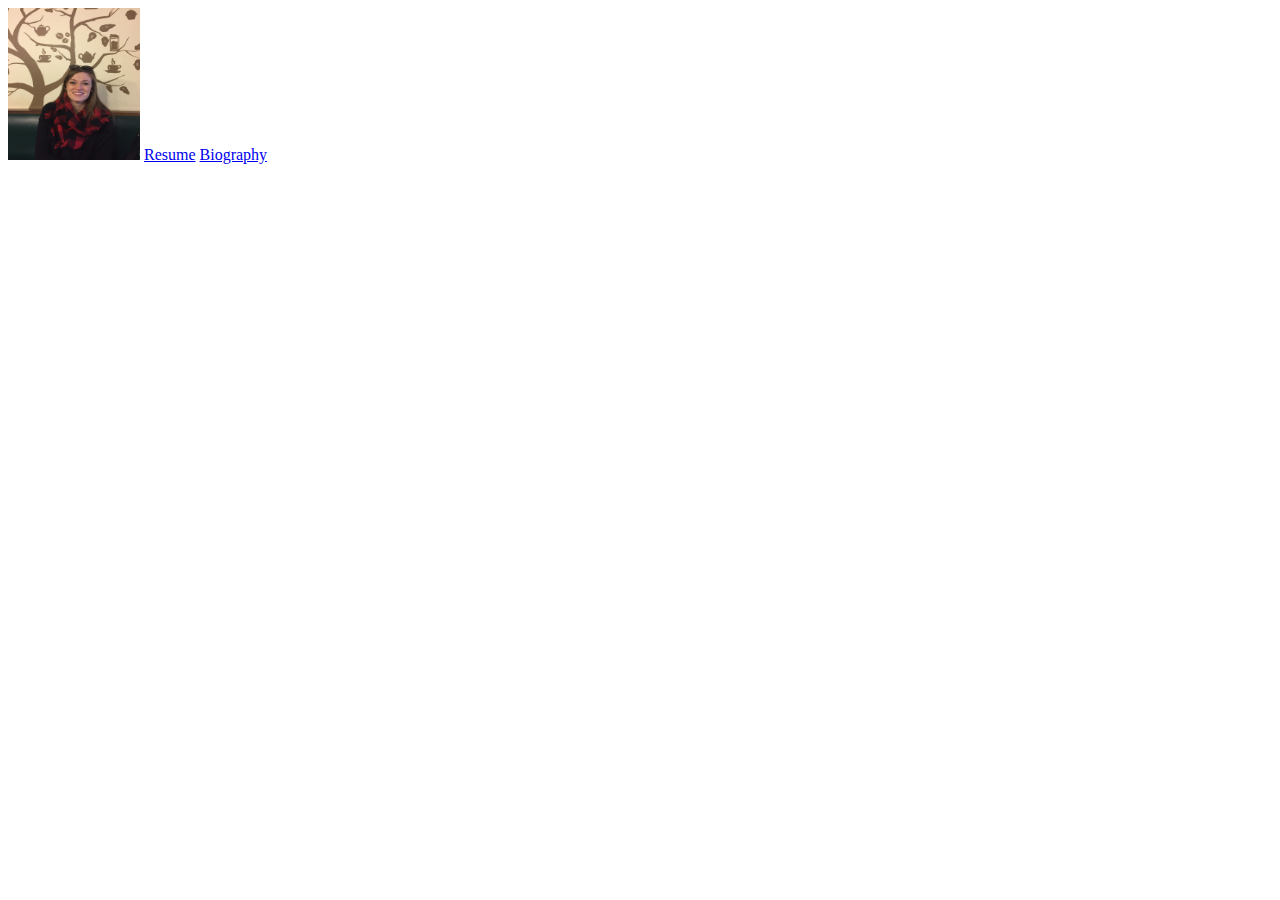
==== index.html @ 5cd93f49 "One of these attempts the photo will turn out" ====
<!doctype html>

<html>

<head>
<title>Mallory Grider</title>
</head>

<body>
    <img src="mallory_grider.jpg" alt="Mallory Grider" height="152" width="132">
    <a href="resume.html">Resume</a>
    <a href="bio.html">Biography</a>

</body>

</html>
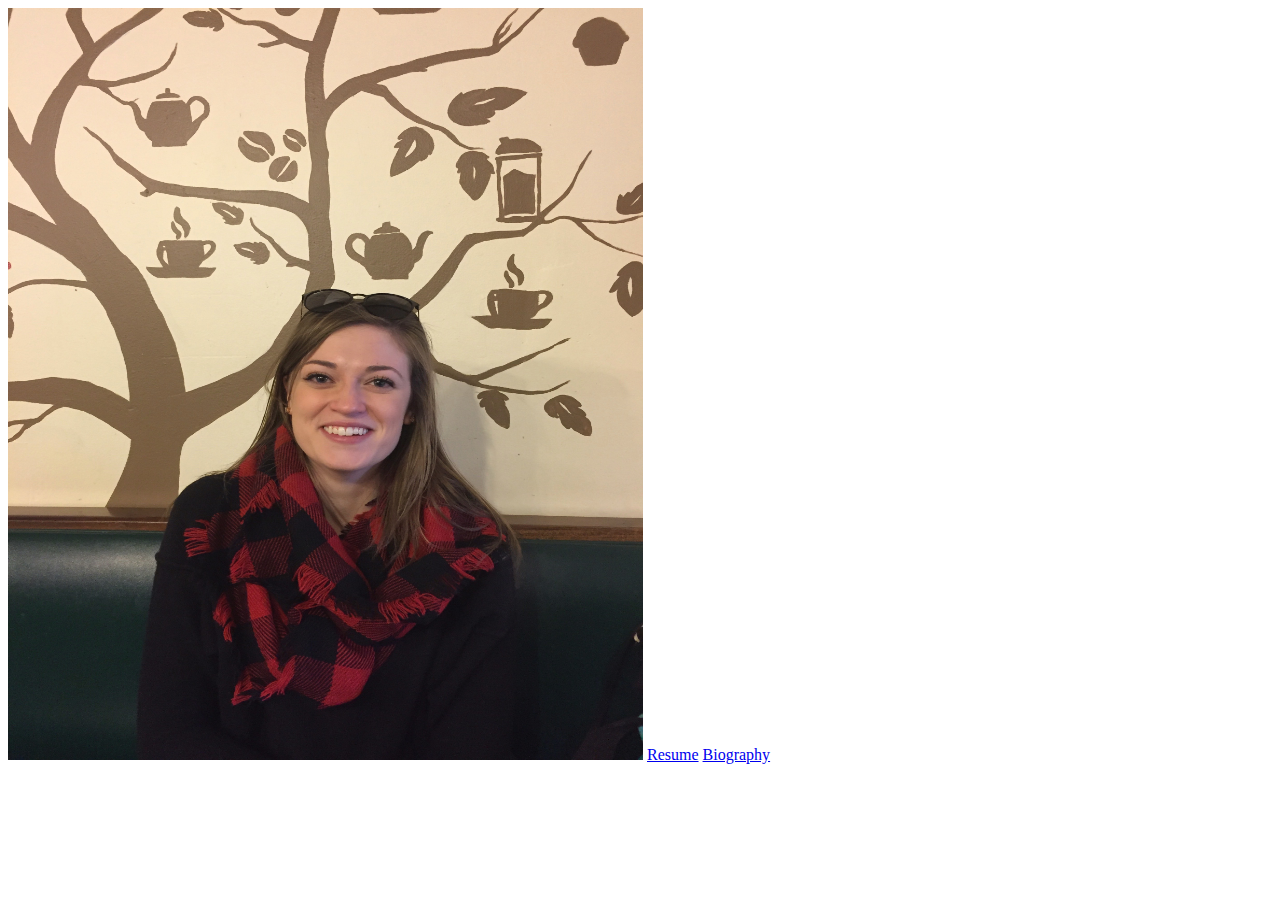
==== commit 2f9594a9: "Still adjusting the photo on index.html" ====
--- a/index.html
+++ b/index.html
@@ -7,7 +7,7 @@
 </head>
 
 <body>
-    <img src="mallory_grider.jpg" alt="Mallory Grider" height="152" width="132">
+    <img src="mallory_grider.jpg" alt="Mallory Grider" height="752" width="635">
     <a href="resume.html">Resume</a>
     <a href="bio.html">Biography</a>
 
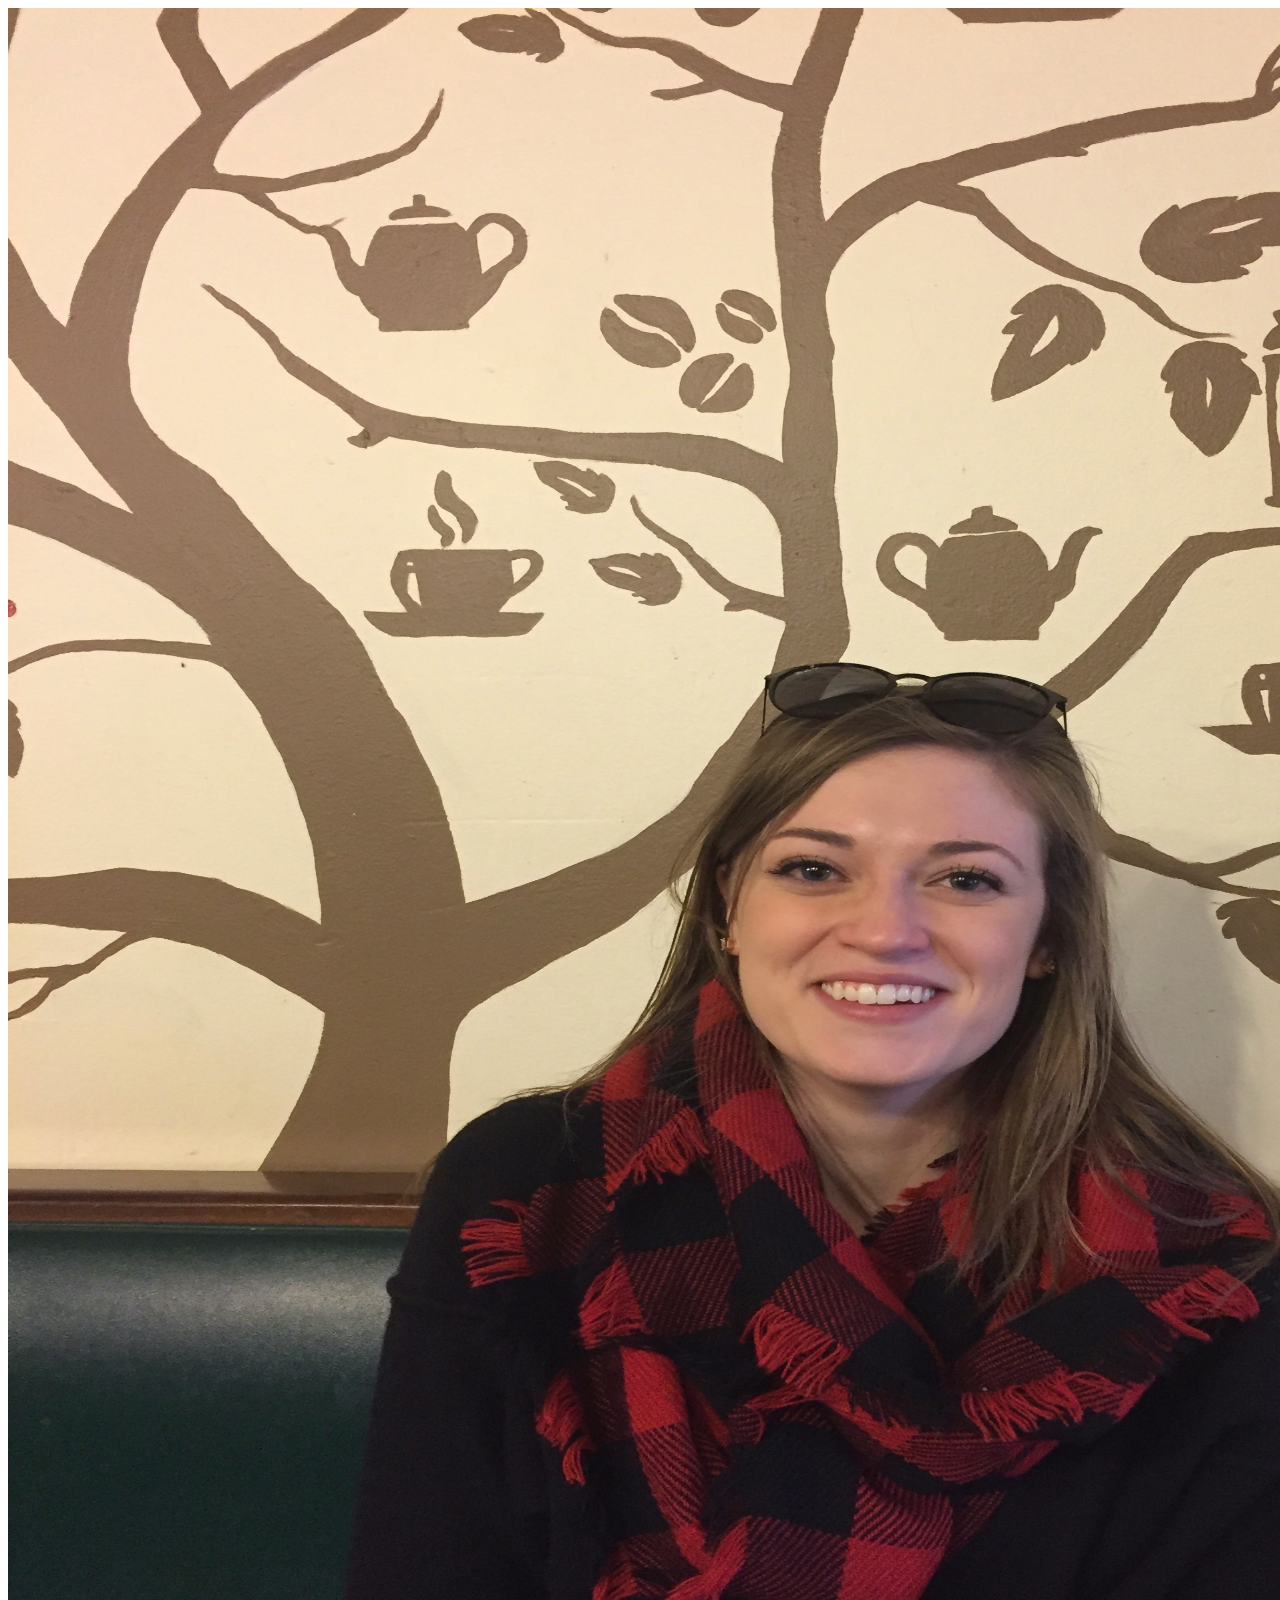
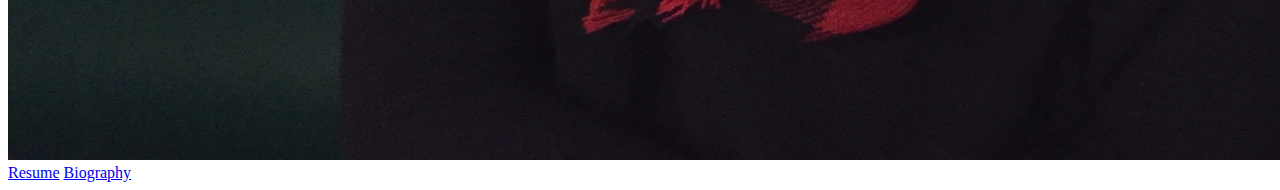
==== commit 8013d9b6: "Again, adjusting the photo (when will I figure this out?)" ====
--- a/index.html
+++ b/index.html
@@ -7,7 +7,7 @@
 </head>
 
 <body>
-    <img src="mallory_grider.jpg" alt="Mallory Grider" height="752" width="635">
+    <img src="mallory_grider.jpg" alt="Mallory Grider" height="1752" width="1635">
     <a href="resume.html">Resume</a>
     <a href="bio.html">Biography</a>
 
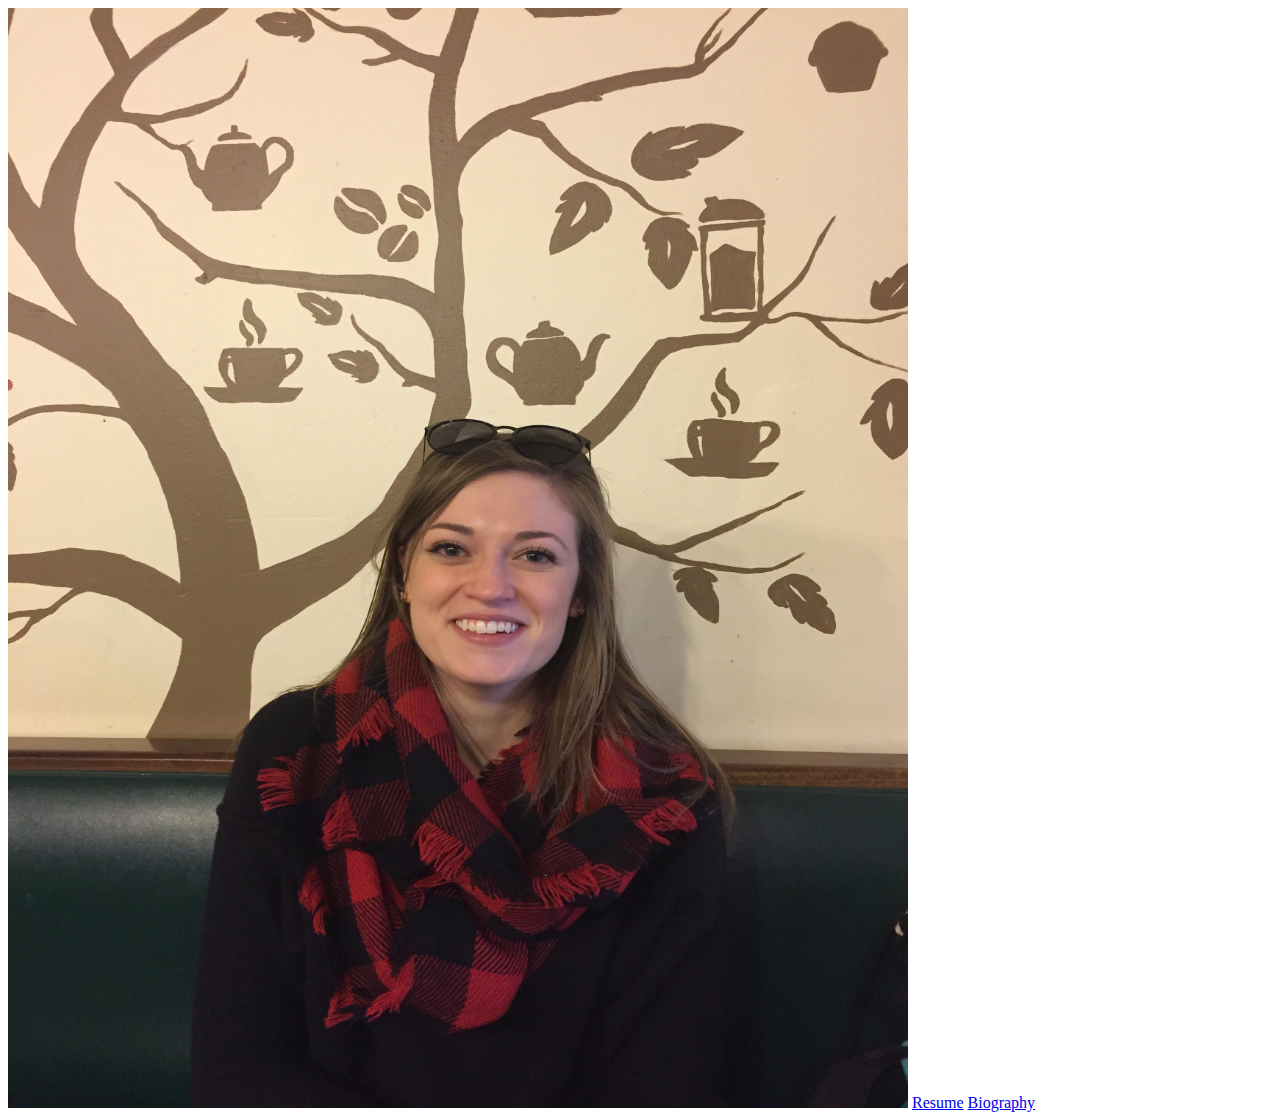
==== commit 974a825d: "Ok, now I am just annoyed by this photo" ====
--- a/index.html
+++ b/index.html
@@ -7,7 +7,7 @@
 </head>
 
 <body>
-    <img src="mallory_grider.jpg" alt="Mallory Grider" height="1752" width="1635">
+    <img src="mallory_grider.jpg" alt="Mallory Grider" height="1100" width="900">
     <a href="resume.html">Resume</a>
     <a href="bio.html">Biography</a>
 
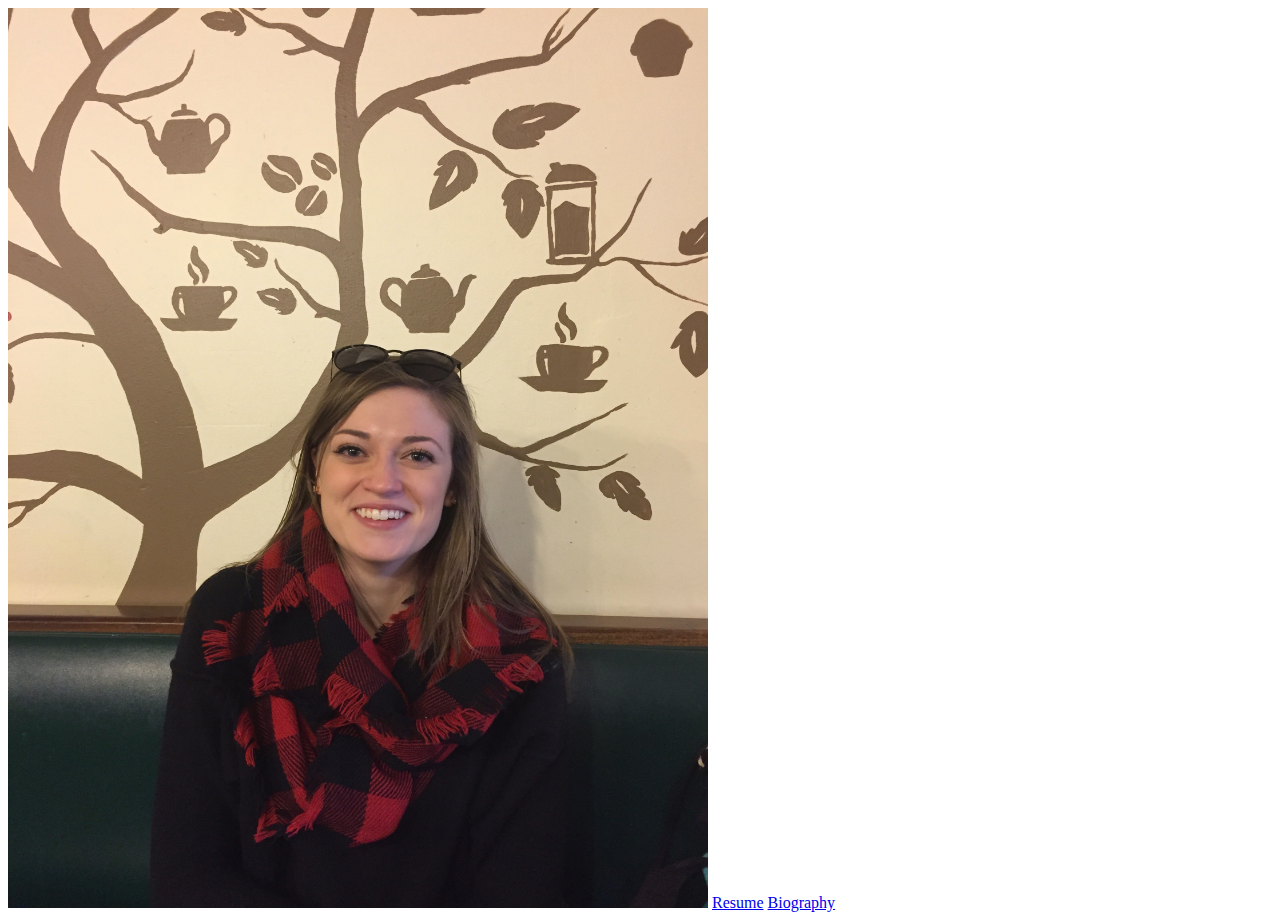
==== commit 51fe3d51: "I never knew how much time I could spend on modifying the size of an image of my face" ====
--- a/index.html
+++ b/index.html
@@ -7,7 +7,7 @@
 </head>
 
 <body>
-    <img src="mallory_grider.jpg" alt="Mallory Grider" height="1100" width="900">
+    <img src="mallory_grider.jpg" alt="Mallory Grider" height="900" width="700">
     <a href="resume.html">Resume</a>
     <a href="bio.html">Biography</a>
 
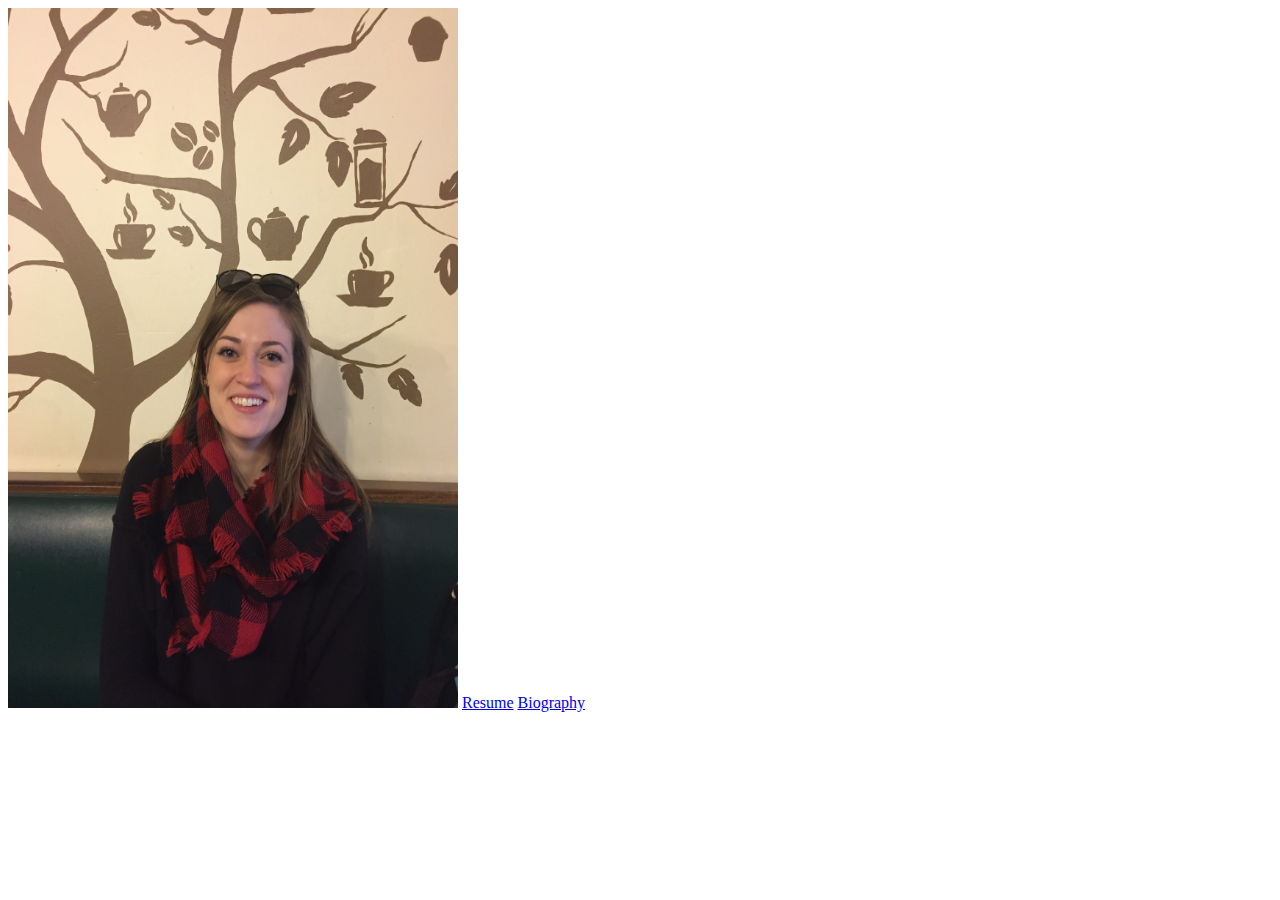
==== commit 66681457: "Added css file for bio.html" ====
--- a/index.html
+++ b/index.html
@@ -4,10 +4,11 @@
 
 <head>
 <title>Mallory Grider</title>
+<meta charset="utf-8">
 </head>
 
 <body>
-    <img src="mallory_grider.jpg" alt="Mallory Grider" height="900" width="700">
+    <img src="mallory_grider.jpg" alt="Mallory Grider" height="700" width="450">
     <a href="resume.html">Resume</a>
     <a href="bio.html">Biography</a>
 
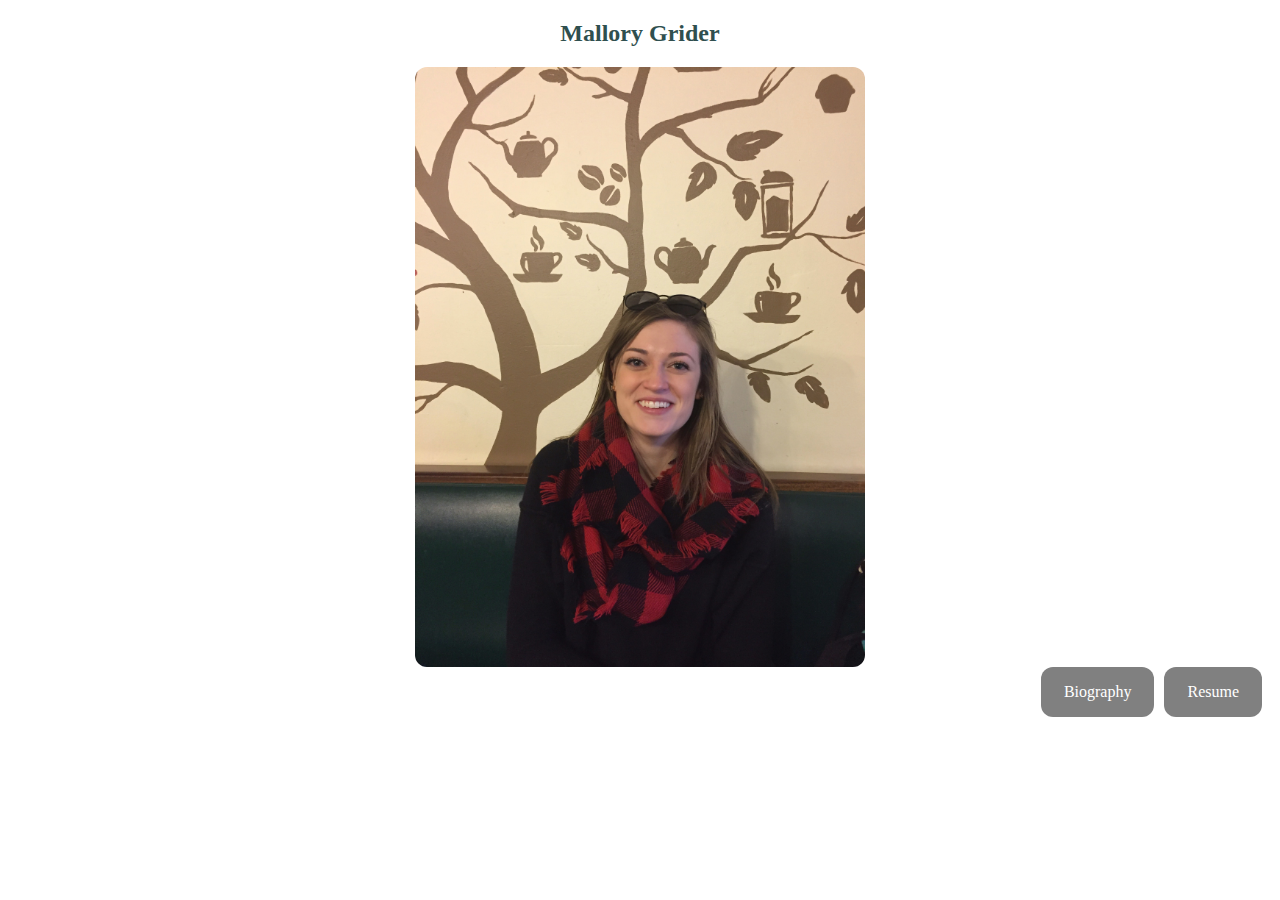
==== commit e54ea811: "Added index_style.css, creating buttons for the links and styling the cover image" ====
--- a/index.html
+++ b/index.html
@@ -5,10 +5,12 @@
 <head>
 <title>Mallory Grider</title>
 <meta charset="utf-8">
+<link rel="stylesheet" href="index_style.css">
 </head>
 
 <body>
-    <img src="mallory_grider.jpg" alt="Mallory Grider" height="700" width="450">
+    <h2>Mallory Grider</h2>
+    <img src="mallory_grider.jpg" alt="Mallory Grider" height="600" width="450">
     <a href="resume.html">Resume</a>
     <a href="bio.html">Biography</a>
 
--- a/index_style.css
+++ b/index_style.css
@@ -0,0 +1,28 @@
+h2 {
+        text-align: center;
+        color: DarkSlateGrey;
+        font-family: "Times New Roman";
+}
+
+a:link, a:visited {
+    background-color: grey;
+    color: white;
+    padding: 16px 23px;
+    text-align: center;
+    display: inline-block;
+    text-decoration: none;
+    border-radius: 12px;
+    float: right;
+    margin-right: 10px;
+}
+
+a:hover, a:active {
+    background-color: black;
+}
+
+img {
+        border-radius: 12px;
+        display: block;
+        margin-left: auto;
+        margin-right: auto;
+}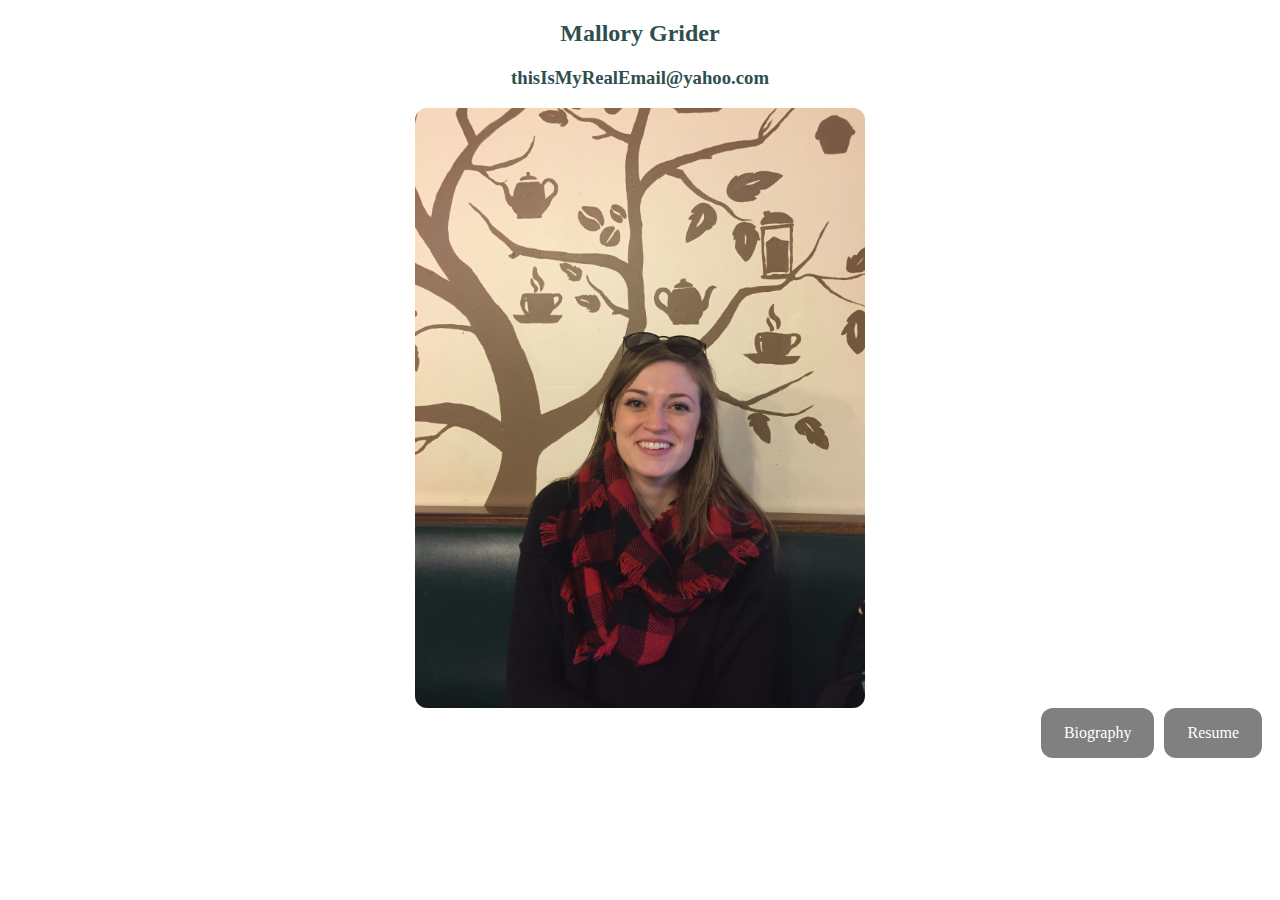
==== commit c3004649: "Added 5th rule-set to index_style.css, added 'real' email address" ====
--- a/index.html
+++ b/index.html
@@ -10,6 +10,7 @@
 
 <body>
     <h2>Mallory Grider</h2>
+    <h3>thisIsMyRealEmail@yahoo.com</h3>
     <img src="mallory_grider.jpg" alt="Mallory Grider" height="600" width="450">
     <a href="resume.html">Resume</a>
     <a href="bio.html">Biography</a>
--- a/index_style.css
+++ b/index_style.css
@@ -2,6 +2,13 @@
         text-align: center;
         color: DarkSlateGrey;
         font-family: "Times New Roman";
+}
+
+h3 {
+    text-align: center;
+    color: DarkSlateGrey;
+    font-family: "Times New Roman";
+    font-weight: bold;
 }
 
 a:link, a:visited {
